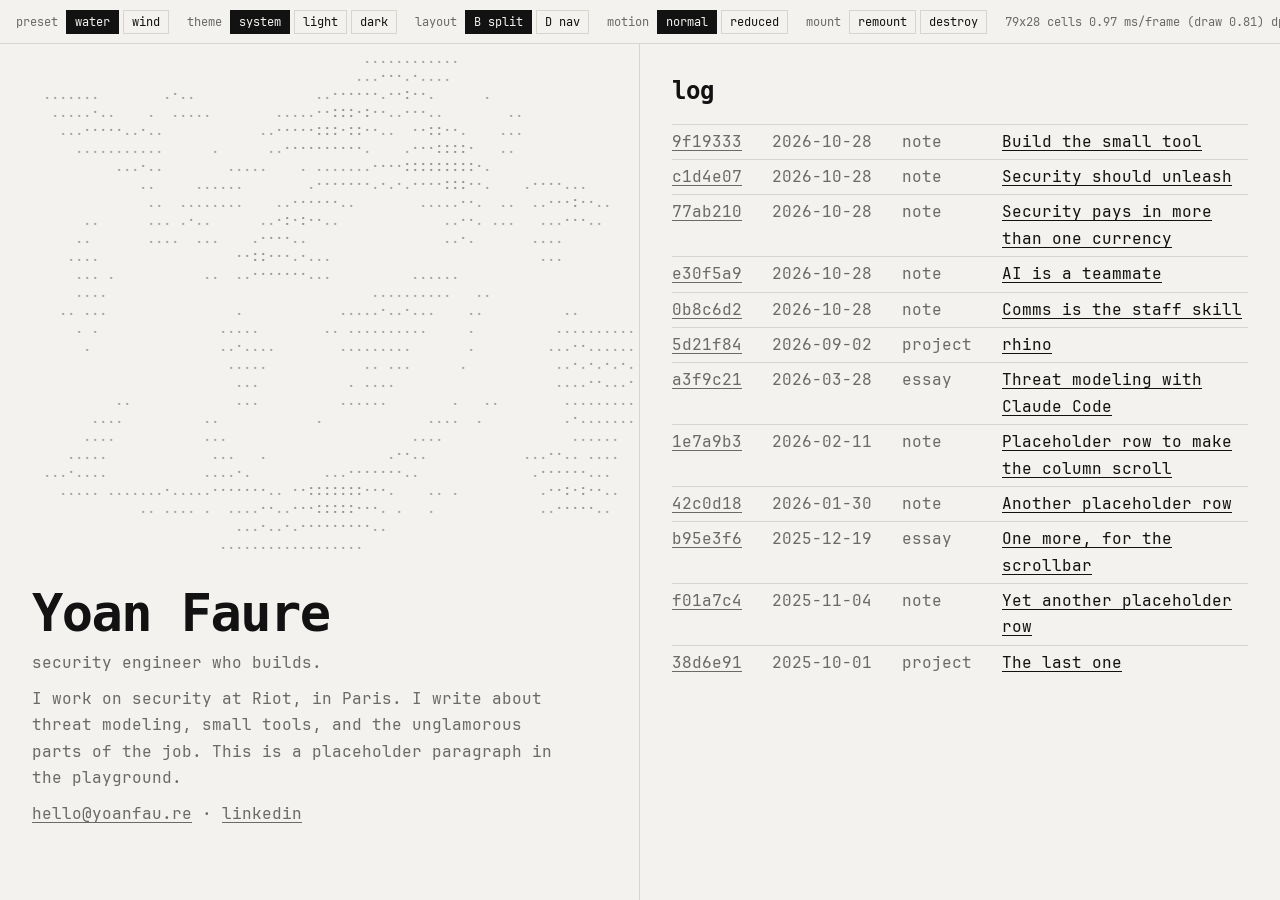
==== lab/field.html @ 39fa75c9 "feat: yoanfau.re v2 Hand-rolled Elixir static site: EEx templates, MDEx Markdown, git-log feed with " ====
<!doctype html>
<!--
  Playground for assets/js/field.js. Never built or deployed.
  Serve the repo root (ES modules do not load from file://):
      python3 -m http.server 8765
  then open http://localhost:8765/lab/field.html
  Query params: ?field=water|wind  ?home=b|d  ?theme=light|dark|system  ?reduced=1
-->
<html lang="en" data-home="b" data-field="water">
<head>
<meta charset="utf-8">
<meta name="viewport" content="width=device-width, initial-scale=1">
<title>field playground</title>
<style>
  @font-face { font-family: "JetBrains Mono"; font-weight: 400; font-style: normal; font-display: swap;
    src: url("../assets/fonts/JetBrainsMono-Regular.woff2") format("woff2"); }
  @font-face { font-family: "JetBrains Mono"; font-weight: 700; font-style: normal; font-display: swap;
    src: url("../assets/fonts/JetBrainsMono-Bold.woff2") format("woff2"); }
  @font-face { font-family: "JetBrains Mono"; font-weight: 800; font-style: normal; font-display: swap;
    src: url("../assets/fonts/JetBrainsMono-ExtraBold.woff2") format("woff2"); }

  :root { --bg: #f3f2ee; --fg: #121212; --muted: #6a6a66; --rule: #d6d5cf; --bar: 44px; color-scheme: light; }
  @media (prefers-color-scheme: dark) {
    :root:not([data-theme="light"]) { --bg: #0f0f0e; --fg: #e8e7e1; --muted: #8b8a85; --rule: #2b2b29; color-scheme: dark; }
  }
  :root[data-theme="dark"] { --bg: #0f0f0e; --fg: #e8e7e1; --muted: #8b8a85; --rule: #2b2b29; color-scheme: dark; }
  :root[data-theme="light"] { --bg: #f3f2ee; --fg: #121212; --muted: #6a6a66; --rule: #d6d5cf; color-scheme: light; }

  * { box-sizing: border-box; }
  body { margin: 0; background: var(--bg); color: var(--fg);
    font: 15px/1.65 "JetBrains Mono", ui-monospace, SFMono-Regular, Menlo, monospace; }
  a { color: inherit; text-decoration: underline; text-underline-offset: 0.2em; text-decoration-thickness: 1px; }
  a:hover, a:focus-visible { background: var(--fg); color: var(--bg); }
  a:focus-visible, button:focus-visible { outline: 2px solid var(--fg); outline-offset: 2px; }
  ::selection { background: var(--fg); color: var(--bg); }

  /* playground controls */
  .bar { position: sticky; top: 0; z-index: 10; height: var(--bar); display: flex; align-items: center; gap: 18px;
    padding: 0 16px; background: var(--bg); border-bottom: 1px solid var(--rule); font-size: 12px; line-height: 1;
    overflow-x: auto; white-space: nowrap; }
  .group { display: flex; align-items: center; gap: 4px; }
  .group > span { color: var(--muted); margin-right: 4px; }
  .bar button { font: inherit; color: var(--fg); background: none; border: 1px solid var(--rule); padding: 5px 8px; cursor: pointer; }
  .bar button[aria-pressed="true"] { background: var(--fg); color: var(--bg); border-color: var(--fg); }
  .readout { margin-left: auto; color: var(--muted); font-variant-numeric: tabular-nums; }

  /* field */
  .field { position: relative; font-size: 14px; line-height: 1; color: var(--fg); overflow: hidden; }
  .field-canvas { position: absolute; inset: 0; display: block; }
  .field-nav { display: none; }
  .intro h1 { margin: 0; font-weight: 800; font-size: clamp(1.9rem, 1.2rem + 3vw, 3.25rem); letter-spacing: -0.03em; line-height: 1.05; }
  .intro p { margin: 0.6rem 0 0; color: var(--muted); max-width: 52ch; }

  /* variant B: split */
  .page { display: block; }
  .hero { display: flex; flex-direction: column; height: calc(100vh - var(--bar)); }
  .hero .field { flex: 0 0 45%; }
  .hero .intro { flex: 1; padding: 24px 16px; }
  .log-section { padding: 24px 16px 96px; }
  .log-section h2 { margin: 0 0 12px; font-weight: 800; letter-spacing: -0.02em; }
  .log { list-style: none; margin: 0; padding: 0; }
  .log li { display: grid; grid-template-columns: 8ch 11ch 8ch 1fr; gap: 0 2ch; padding: 4px 0; border-top: 1px solid var(--rule); }
  .log li > :nth-child(1), .log li > :nth-child(2), .log li > :nth-child(3) { color: var(--muted); }
  @media (min-width: 960px) {
    html[data-home="b"] .page { display: grid; grid-template-columns: 1fr 1fr; }
    html[data-home="b"] .hero { position: sticky; top: var(--bar); border-right: 1px solid var(--rule); }
    html[data-home="b"] .hero .field { flex-basis: 60%; }
    html[data-home="b"] .intro { padding: 28px 32px; }
    html[data-home="b"] .log-section { padding: 28px 32px 96px; }
    body { font-size: 16px; }
  }

  /* variant D: the field is the nav */
  html[data-home="d"] .hero { position: relative; display: block; }
  html[data-home="d"] .hero .field { position: absolute; inset: 0; }
  html[data-home="d"] .field-nav { display: block; position: absolute; inset: 0; pointer-events: none; }
  html[data-home="d"] .intro { position: absolute; inset: 0; display: grid; place-content: center; text-align: center; padding: 0; pointer-events: none; }
  html[data-home="d"] .intro p { margin-inline: auto; }
  html[data-home="d"] .intro .more { display: none; }
  html[data-home="d"] .hero-title { padding: 10px 18px; }
  .hotspot { position: absolute; pointer-events: auto; font-weight: 800; font-size: clamp(18px, 1.2rem + 0.8vw, 30px);
    letter-spacing: -0.02em; line-height: 1.2; padding: 0 0.25em; text-decoration: none; }
  .hotspot--essays { left: 12%; top: 24%; }
  .hotspot--notes { left: 58%; top: 16%; }
  .hotspot--projects { left: 68%; top: 56%; }
  .hotspot--uses { left: 18%; top: 66%; }
  .hotspot--cv { left: 44%; top: 82%; }
  @media (max-width: 700px) {
    html[data-home="d"] .field-nav { display: flex; flex-direction: column; align-items: center; justify-content: flex-end; gap: 6px; padding-bottom: 12vh; }
    html[data-home="d"] .hotspot { position: static; }
  }
</style>
<script>
  /* Lets the playground fake prefers-reduced-motion. Runs before field.js loads. */
  (function () {
    var real = window.matchMedia.bind(window);
    var fake = new EventTarget();
    fake.media = '(prefers-reduced-motion: reduce)';
    fake.matches = real('(prefers-reduced-motion: reduce)').matches;
    fake.addListener = function (f) { fake.addEventListener('change', f); };
    fake.removeListener = function (f) { fake.removeEventListener('change', f); };
    window.matchMedia = function (q) { return /prefers-reduced-motion:\s*reduce/.test(q) ? fake : real(q); };
    window.__setReducedMotion = function (on) { fake.matches = !!on; fake.dispatchEvent(new Event('change')); };
    window.__reducedMotion = function () { return fake.matches; };
  })();
</script>
</head>
<body>
  <div class="bar" role="toolbar" aria-label="Playground controls">
    <div class="group" data-group="field"><span>preset</span>
      <button type="button" data-set="field" data-value="water">water</button>
      <button type="button" data-set="field" data-value="wind">wind</button></div>
    <div class="group" data-group="theme"><span>theme</span>
      <button type="button" data-set="theme" data-value="system">system</button>
      <button type="button" data-set="theme" data-value="light">light</button>
      <button type="button" data-set="theme" data-value="dark">dark</button></div>
    <div class="group" data-group="home"><span>layout</span>
      <button type="button" data-set="home" data-value="b">B split</button>
      <button type="button" data-set="home" data-value="d">D nav</button></div>
    <div class="group" data-group="motion"><span>motion</span>
      <button type="button" data-set="motion" data-value="normal">normal</button>
      <button type="button" data-set="motion" data-value="reduced">reduced</button></div>
    <div class="group" data-group="mount"><span>mount</span>
      <button type="button" data-act="remount">remount</button>
      <button type="button" data-act="destroy">destroy</button></div>
    <div class="readout" id="readout" aria-live="off"></div>
  </div>

  <main class="page">
    <section class="hero">
      <div class="field" data-field-root>
        <canvas class="field-canvas" aria-hidden="true"></canvas>
        <nav class="field-nav" aria-label="Sections">
          <a class="hotspot hotspot--essays" href="#essays" data-hotspot>essays</a>
          <a class="hotspot hotspot--notes" href="#notes" data-hotspot>notes</a>
          <a class="hotspot hotspot--projects" href="#projects" data-hotspot>projects</a>
          <a class="hotspot hotspot--uses" href="#uses" data-hotspot>uses</a>
          <a class="hotspot hotspot--cv" href="#cv" data-hotspot>cv</a>
        </nav>
      </div>
      <div class="intro">
        <div class="hero-title" data-field-clear>
          <h1>Yoan Faure</h1>
          <p>security engineer who builds.</p>
        </div>
        <div class="more">
          <p>I work on security at Riot, in Paris. I write about threat modeling, small tools,
          and the unglamorous parts of the job. This is a placeholder paragraph in the playground.</p>
          <p><a href="#hello">hello@yoanfau.re</a> &middot; <a href="#linkedin">linkedin</a></p>
        </div>
      </div>
    </section>

    <section class="log-section" aria-labelledby="log-h">
      <h2 id="log-h">log</h2>
      <ol class="log">
        <li><a href="#a">9f19333</a><time>2026-10-28</time><span>note</span><a href="#a">Build the small tool</a></li>
        <li><a href="#b">c1d4e07</a><time>2026-10-28</time><span>note</span><a href="#b">Security should unleash</a></li>
        <li><a href="#c">77ab210</a><time>2026-10-28</time><span>note</span><a href="#c">Security pays in more than one currency</a></li>
        <li><a href="#d">e30f5a9</a><time>2026-10-28</time><span>note</span><a href="#d">AI is a teammate</a></li>
        <li><a href="#e">0b8c6d2</a><time>2026-10-28</time><span>note</span><a href="#e">Comms is the staff skill</a></li>
        <li><a href="#f">5d21f84</a><time>2026-09-02</time><span>project</span><a href="#f">rhino</a></li>
        <li><a href="#g">a3f9c21</a><time>2026-03-28</time><span>essay</span><a href="#g">Threat modeling with Claude Code</a></li>
        <li><a href="#h">1e7a9b3</a><time>2026-02-11</time><span>note</span><a href="#h">Placeholder row to make the column scroll</a></li>
        <li><a href="#i">42c0d18</a><time>2026-01-30</time><span>note</span><a href="#i">Another placeholder row</a></li>
        <li><a href="#j">b95e3f6</a><time>2025-12-19</time><span>essay</span><a href="#j">One more, for the scrollbar</a></li>
        <li><a href="#k">f01a7c4</a><time>2025-11-04</time><span>note</span><a href="#k">Yet another placeholder row</a></li>
        <li><a href="#l">38d6e91</a><time>2025-10-01</time><span>project</span><a href="#l">The last one</a></li>
      </ol>
    </section>
  </main>

  <script type="module">
    import { mountField } from '../assets/js/field.js';

    const html = document.documentElement;
    const root = document.querySelector('[data-field-root]');
    const readout = document.getElementById('readout');
    const params = new URLSearchParams(location.search);
    let api = null;

    // initial state from the URL
    if (params.get('field') === 'wind') html.dataset.field = 'wind';
    if (params.get('home') === 'd') html.dataset.home = 'd';
    if (params.get('theme') === 'light' || params.get('theme') === 'dark') html.dataset.theme = params.get('theme');
    if (params.get('reduced') === '1') window.__setReducedMotion(true);

    function state() {
      return {
        field: html.dataset.field || 'water',
        theme: html.dataset.theme || 'system',
        home: html.dataset.home || 'b',
        motion: window.__reducedMotion() ? 'reduced' : 'normal',
      };
    }
    function syncButtons() {
      const s = state();
      document.querySelectorAll('button[data-set]').forEach((b) => {
        b.setAttribute('aria-pressed', String(s[b.dataset.set] === b.dataset.value));
      });
      const p = new URLSearchParams();
      p.set('field', s.field); p.set('home', s.home);
      if (s.theme !== 'system') p.set('theme', s.theme);
      if (s.motion === 'reduced') p.set('reduced', '1');
      history.replaceState(null, '', '?' + p.toString());
    }

    document.querySelector('.bar').addEventListener('click', (e) => {
      const b = e.target.closest('button');
      if (!b) return;
      if (b.dataset.act === 'remount') { if (api) api.destroy(); api = mountField(root); }
      else if (b.dataset.act === 'destroy') { if (api) api.destroy(); api = null; }
      else if (b.dataset.set === 'theme') {
        if (b.dataset.value === 'system') html.removeAttribute('data-theme');
        else html.dataset.theme = b.dataset.value;
      } else if (b.dataset.set === 'motion') window.__setReducedMotion(b.dataset.value === 'reduced');
      else if (b.dataset.set) html.dataset[b.dataset.set] = b.dataset.value;
      syncButtons();
    });

    // links are placeholders
    document.addEventListener('click', (e) => { const a = e.target.closest('a[href^="#"]'); if (a) e.preventDefault(); });

    // auto-mount already ran on import; mount again to get a handle for the readout
    api = mountField(root);
    syncButtons();

    setInterval(() => {
      if (!api) { readout.textContent = 'destroyed'; return; }
      const s = api.stats();
      readout.textContent = s.cols + 'x' + s.rows + ' cells  ' + s.ms.toFixed(2) + ' ms/frame (draw ' + s.drawMs.toFixed(2) + ')  dpr ' + s.dpr +
        '  ' + (s.reduced ? 'static' : s.running ? 'running' : 'paused') + '  hotspots ' + s.hotspots;
    }, 400);
  </script>
</body>
</html>
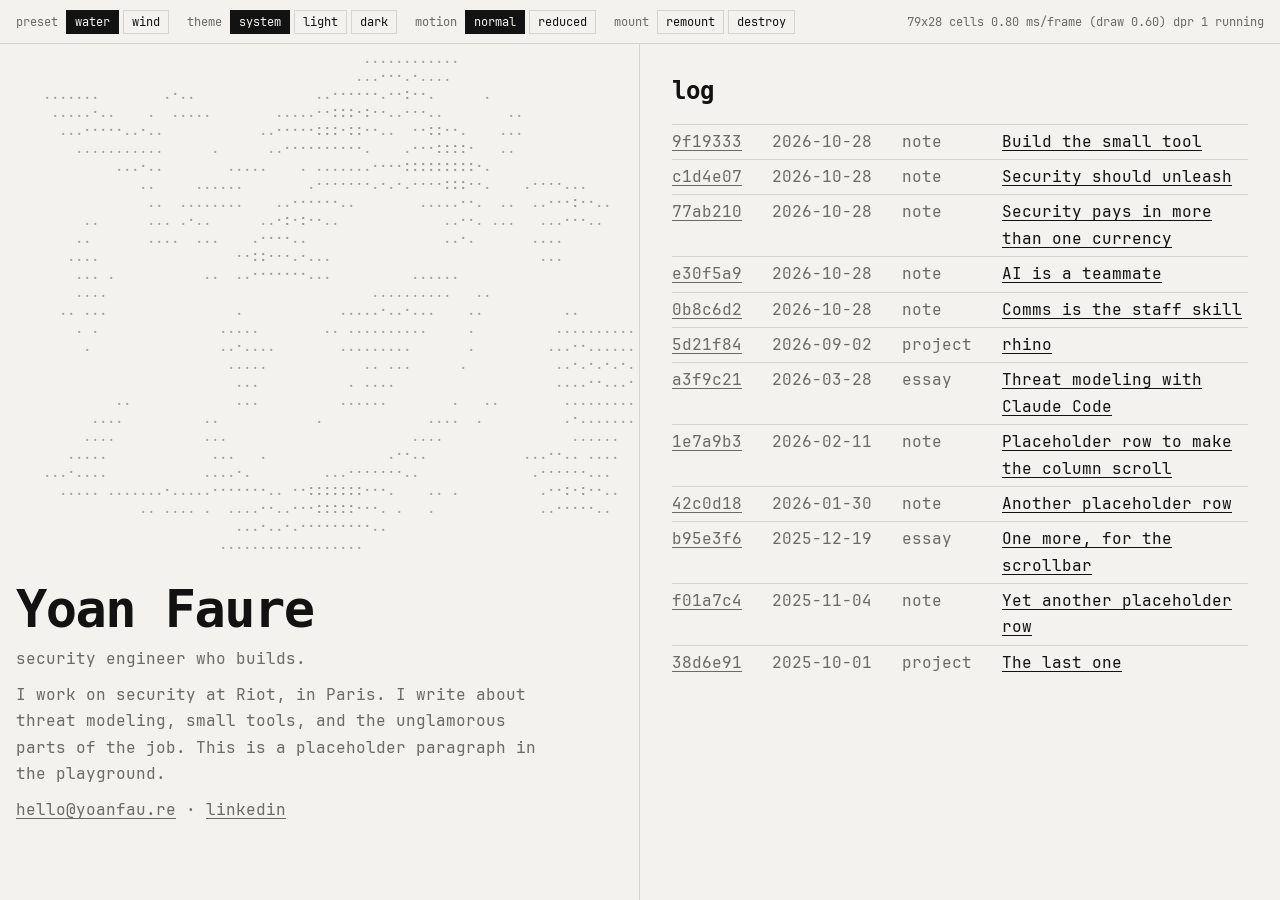
==== commit 1d6b6c9c: "refactor(home): keep the split layout, drop the field-as-nav variant Removes home variant D: its CSS" ====
--- a/lab/field.html
+++ b/lab/field.html
@@ -4,9 +4,9 @@
   Serve the repo root (ES modules do not load from file://):
       python3 -m http.server 8765
   then open http://localhost:8765/lab/field.html
-  Query params: ?field=water|wind  ?home=b|d  ?theme=light|dark|system  ?reduced=1
+  Query params: ?field=water|wind  ?theme=light|dark|system  ?reduced=1
 -->
-<html lang="en" data-home="b" data-field="water">
+<html lang="en" data-field="water">
 <head>
 <meta charset="utf-8">
 <meta name="viewport" content="width=device-width, initial-scale=1">
@@ -47,11 +47,10 @@
   /* field */
   .field { position: relative; font-size: 14px; line-height: 1; color: var(--fg); overflow: hidden; }
   .field-canvas { position: absolute; inset: 0; display: block; }
-  .field-nav { display: none; }
   .intro h1 { margin: 0; font-weight: 800; font-size: clamp(1.9rem, 1.2rem + 3vw, 3.25rem); letter-spacing: -0.03em; line-height: 1.05; }
   .intro p { margin: 0.6rem 0 0; color: var(--muted); max-width: 52ch; }
 
-  /* variant B: split */
+  /* home layout: field beside the intro on wide screens, stacked on narrow ones */
   .page { display: block; }
   .hero { display: flex; flex-direction: column; height: calc(100vh - var(--bar)); }
   .hero .field { flex: 0 0 45%; }
@@ -62,32 +61,12 @@
   .log li { display: grid; grid-template-columns: 8ch 11ch 8ch 1fr; gap: 0 2ch; padding: 4px 0; border-top: 1px solid var(--rule); }
   .log li > :nth-child(1), .log li > :nth-child(2), .log li > :nth-child(3) { color: var(--muted); }
   @media (min-width: 960px) {
-    html[data-home="b"] .page { display: grid; grid-template-columns: 1fr 1fr; }
-    html[data-home="b"] .hero { position: sticky; top: var(--bar); border-right: 1px solid var(--rule); }
-    html[data-home="b"] .hero .field { flex-basis: 60%; }
-    html[data-home="b"] .intro { padding: 28px 32px; }
-    html[data-home="b"] .log-section { padding: 28px 32px 96px; }
+    .page { display: grid; grid-template-columns: 1fr 1fr; }
+    .hero { position: sticky; top: var(--bar); border-right: 1px solid var(--rule); }
+    .hero .field { flex-basis: 60%; }
+    .intro { padding: 28px 32px; }
+    .log-section { padding: 28px 32px 96px; }
     body { font-size: 16px; }
-  }
-
-  /* variant D: the field is the nav */
-  html[data-home="d"] .hero { position: relative; display: block; }
-  html[data-home="d"] .hero .field { position: absolute; inset: 0; }
-  html[data-home="d"] .field-nav { display: block; position: absolute; inset: 0; pointer-events: none; }
-  html[data-home="d"] .intro { position: absolute; inset: 0; display: grid; place-content: center; text-align: center; padding: 0; pointer-events: none; }
-  html[data-home="d"] .intro p { margin-inline: auto; }
-  html[data-home="d"] .intro .more { display: none; }
-  html[data-home="d"] .hero-title { padding: 10px 18px; }
-  .hotspot { position: absolute; pointer-events: auto; font-weight: 800; font-size: clamp(18px, 1.2rem + 0.8vw, 30px);
-    letter-spacing: -0.02em; line-height: 1.2; padding: 0 0.25em; text-decoration: none; }
-  .hotspot--essays { left: 12%; top: 24%; }
-  .hotspot--notes { left: 58%; top: 16%; }
-  .hotspot--projects { left: 68%; top: 56%; }
-  .hotspot--uses { left: 18%; top: 66%; }
-  .hotspot--cv { left: 44%; top: 82%; }
-  @media (max-width: 700px) {
-    html[data-home="d"] .field-nav { display: flex; flex-direction: column; align-items: center; justify-content: flex-end; gap: 6px; padding-bottom: 12vh; }
-    html[data-home="d"] .hotspot { position: static; }
   }
 </style>
 <script>
@@ -114,9 +93,6 @@
       <button type="button" data-set="theme" data-value="system">system</button>
       <button type="button" data-set="theme" data-value="light">light</button>
       <button type="button" data-set="theme" data-value="dark">dark</button></div>
-    <div class="group" data-group="home"><span>layout</span>
-      <button type="button" data-set="home" data-value="b">B split</button>
-      <button type="button" data-set="home" data-value="d">D nav</button></div>
     <div class="group" data-group="motion"><span>motion</span>
       <button type="button" data-set="motion" data-value="normal">normal</button>
       <button type="button" data-set="motion" data-value="reduced">reduced</button></div>
@@ -130,19 +106,10 @@
     <section class="hero">
       <div class="field" data-field-root>
         <canvas class="field-canvas" aria-hidden="true"></canvas>
-        <nav class="field-nav" aria-label="Sections">
-          <a class="hotspot hotspot--essays" href="#essays" data-hotspot>essays</a>
-          <a class="hotspot hotspot--notes" href="#notes" data-hotspot>notes</a>
-          <a class="hotspot hotspot--projects" href="#projects" data-hotspot>projects</a>
-          <a class="hotspot hotspot--uses" href="#uses" data-hotspot>uses</a>
-          <a class="hotspot hotspot--cv" href="#cv" data-hotspot>cv</a>
-        </nav>
       </div>
       <div class="intro">
-        <div class="hero-title" data-field-clear>
-          <h1>Yoan Faure</h1>
-          <p>security engineer who builds.</p>
-        </div>
+        <h1>Yoan Faure</h1>
+        <p>security engineer who builds.</p>
         <div class="more">
           <p>I work on security at Riot, in Paris. I write about threat modeling, small tools,
           and the unglamorous parts of the job. This is a placeholder paragraph in the playground.</p>
@@ -181,7 +148,6 @@
 
     // initial state from the URL
     if (params.get('field') === 'wind') html.dataset.field = 'wind';
-    if (params.get('home') === 'd') html.dataset.home = 'd';
     if (params.get('theme') === 'light' || params.get('theme') === 'dark') html.dataset.theme = params.get('theme');
     if (params.get('reduced') === '1') window.__setReducedMotion(true);
 
@@ -189,7 +155,6 @@
       return {
         field: html.dataset.field || 'water',
         theme: html.dataset.theme || 'system',
-        home: html.dataset.home || 'b',
         motion: window.__reducedMotion() ? 'reduced' : 'normal',
       };
     }
@@ -199,7 +164,7 @@
         b.setAttribute('aria-pressed', String(s[b.dataset.set] === b.dataset.value));
       });
       const p = new URLSearchParams();
-      p.set('field', s.field); p.set('home', s.home);
+      p.set('field', s.field);
       if (s.theme !== 'system') p.set('theme', s.theme);
       if (s.motion === 'reduced') p.set('reduced', '1');
       history.replaceState(null, '', '?' + p.toString());
@@ -229,7 +194,7 @@
       if (!api) { readout.textContent = 'destroyed'; return; }
       const s = api.stats();
       readout.textContent = s.cols + 'x' + s.rows + ' cells  ' + s.ms.toFixed(2) + ' ms/frame (draw ' + s.drawMs.toFixed(2) + ')  dpr ' + s.dpr +
-        '  ' + (s.reduced ? 'static' : s.running ? 'running' : 'paused') + '  hotspots ' + s.hotspots;
+        '  ' + (s.reduced ? 'static' : s.running ? 'running' : 'paused');
     }, 400);
   </script>
 </body>
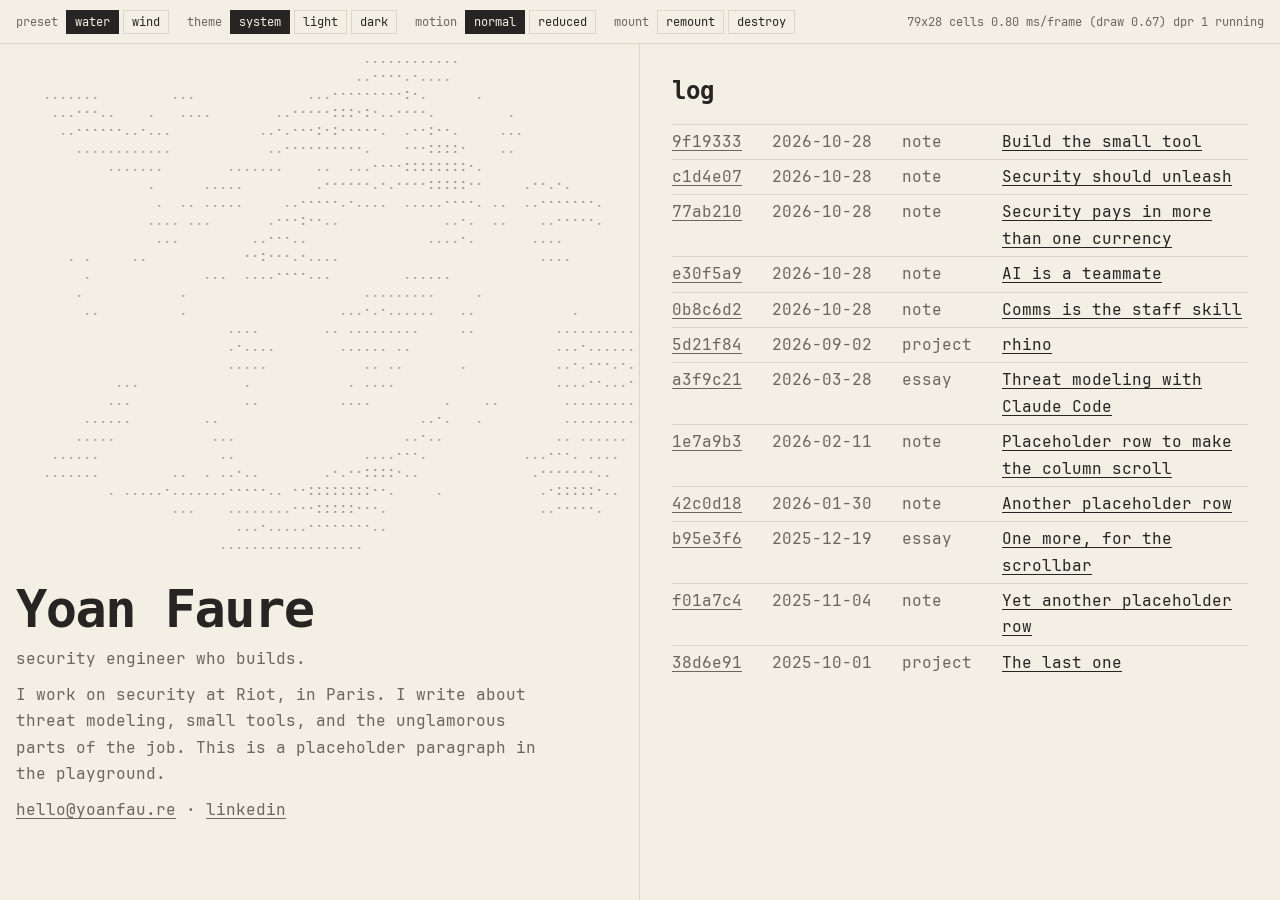
==== commit aa460966: "style: warm the palette to light beige and dark gray Light: #f4efe4 paper, #262523 ink. Dark: #1e1d1" ====
--- a/lab/field.html
+++ b/lab/field.html
@@ -19,12 +19,12 @@
   @font-face { font-family: "JetBrains Mono"; font-weight: 800; font-style: normal; font-display: swap;
     src: url("../assets/fonts/JetBrainsMono-ExtraBold.woff2") format("woff2"); }
 
-  :root { --bg: #f3f2ee; --fg: #121212; --muted: #6a6a66; --rule: #d6d5cf; --bar: 44px; color-scheme: light; }
+  :root { --bg: #f4efe4; --fg: #262523; --muted: #6b675f; --rule: #ddd6c8; --bar: 44px; color-scheme: light; }
   @media (prefers-color-scheme: dark) {
-    :root:not([data-theme="light"]) { --bg: #0f0f0e; --fg: #e8e7e1; --muted: #8b8a85; --rule: #2b2b29; color-scheme: dark; }
+    :root:not([data-theme="light"]) { --bg: #1e1d1b; --fg: #ece6d9; --muted: #9a958b; --rule: #34322f; color-scheme: dark; }
   }
-  :root[data-theme="dark"] { --bg: #0f0f0e; --fg: #e8e7e1; --muted: #8b8a85; --rule: #2b2b29; color-scheme: dark; }
-  :root[data-theme="light"] { --bg: #f3f2ee; --fg: #121212; --muted: #6a6a66; --rule: #d6d5cf; color-scheme: light; }
+  :root[data-theme="dark"] { --bg: #1e1d1b; --fg: #ece6d9; --muted: #9a958b; --rule: #34322f; color-scheme: dark; }
+  :root[data-theme="light"] { --bg: #f4efe4; --fg: #262523; --muted: #6b675f; --rule: #ddd6c8; color-scheme: light; }
 
   * { box-sizing: border-box; }
   body { margin: 0; background: var(--bg); color: var(--fg);
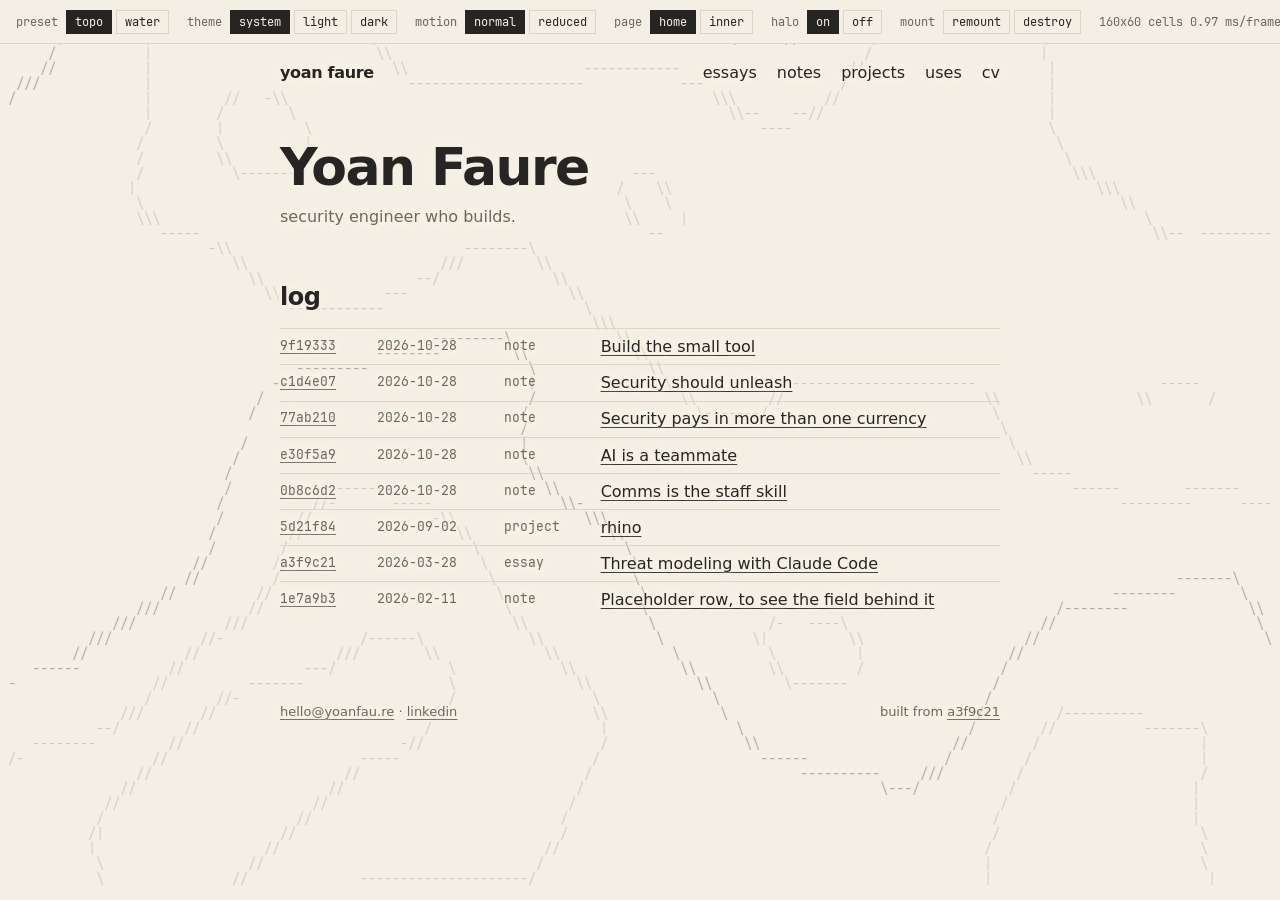
==== commit 780cc011: "feat(field): topo contours and calm water as a quiet backdrop Drops the wind preset. topo (default) " ====
--- a/lab/field.html
+++ b/lab/field.html
@@ -4,22 +4,26 @@
   Serve the repo root (ES modules do not load from file://):
       python3 -m http.server 8765
   then open http://localhost:8765/lab/field.html
-  Query params: ?field=water|wind  ?theme=light|dark|system  ?reduced=1
+  The field is a fixed, full-viewport backdrop behind a fake site: a header, a
+  home-style log, and an "inner page" mode with an opaque 72ch column, so the
+  field only shows in the margins.
+  Query params: ?field=topo|water  ?theme=light|dark  ?reduced=1  ?page=home|inner  ?halo=0
 -->
-<html lang="en" data-field="water">
+<html lang="en" data-field="topo">
 <head>
 <meta charset="utf-8">
 <meta name="viewport" content="width=device-width, initial-scale=1">
 <title>field playground</title>
 <style>
+  /* the site's fonts: Inter for text, JetBrains Mono for the field and for mono bits */
+  @font-face { font-family: "Inter"; font-weight: 100 900; font-style: normal; font-display: swap;
+    src: url("../assets/fonts/InterVariable.woff2") format("woff2"); }
   @font-face { font-family: "JetBrains Mono"; font-weight: 400; font-style: normal; font-display: swap;
     src: url("../assets/fonts/JetBrainsMono-Regular.woff2") format("woff2"); }
-  @font-face { font-family: "JetBrains Mono"; font-weight: 700; font-style: normal; font-display: swap;
-    src: url("../assets/fonts/JetBrainsMono-Bold.woff2") format("woff2"); }
-  @font-face { font-family: "JetBrains Mono"; font-weight: 800; font-style: normal; font-display: swap;
-    src: url("../assets/fonts/JetBrainsMono-ExtraBold.woff2") format("woff2"); }
-
-  :root { --bg: #f4efe4; --fg: #262523; --muted: #6b675f; --rule: #ddd6c8; --bar: 44px; color-scheme: light; }
+
+  :root { --bg: #f4efe4; --fg: #262523; --muted: #6b675f; --rule: #ddd6c8; --bar: 44px; color-scheme: light;
+    --font-sans: "Inter", system-ui, -apple-system, "Segoe UI", Roboto, sans-serif;
+    --font-mono: "JetBrains Mono", ui-monospace, "SF Mono", Menlo, monospace; }
   @media (prefers-color-scheme: dark) {
     :root:not([data-theme="light"]) { --bg: #1e1d1b; --fg: #ece6d9; --muted: #9a958b; --rule: #34322f; color-scheme: dark; }
   }
@@ -27,16 +31,22 @@
   :root[data-theme="light"] { --bg: #f4efe4; --fg: #262523; --muted: #6b675f; --rule: #ddd6c8; color-scheme: light; }
 
   * { box-sizing: border-box; }
-  body { margin: 0; background: var(--bg); color: var(--fg);
-    font: 15px/1.65 "JetBrains Mono", ui-monospace, SFMono-Regular, Menlo, monospace; }
+  body { margin: 0; padding-top: var(--bar); min-height: 100vh; display: flex; flex-direction: column;
+    background: var(--bg); color: var(--fg);
+    font: 16px/1.6 var(--font-sans); -webkit-font-smoothing: antialiased; }
   a { color: inherit; text-decoration: underline; text-underline-offset: 0.2em; text-decoration-thickness: 1px; }
   a:hover, a:focus-visible { background: var(--fg); color: var(--bg); }
   a:focus-visible, button:focus-visible { outline: 2px solid var(--fg); outline-offset: 2px; }
   ::selection { background: var(--fg); color: var(--bg); }
 
+  /* the backdrop: this is the whole contract with the real site's CSS */
+  .field { position: fixed; inset: 0; z-index: 0; pointer-events: none; overflow: hidden;
+    font-family: var(--font-mono); font-size: 14px; line-height: 1; color: var(--fg); }
+  .field-canvas { position: absolute; inset: 0; display: block; }
+
   /* playground controls */
-  .bar { position: sticky; top: 0; z-index: 10; height: var(--bar); display: flex; align-items: center; gap: 18px;
-    padding: 0 16px; background: var(--bg); border-bottom: 1px solid var(--rule); font-size: 12px; line-height: 1;
+  .bar { position: fixed; top: 0; left: 0; right: 0; z-index: 10; height: var(--bar); display: flex; align-items: center; gap: 18px;
+    padding: 0 16px; background: var(--bg); border-bottom: 1px solid var(--rule); font: 12px/1 var(--font-mono);
     overflow-x: auto; white-space: nowrap; }
   .group { display: flex; align-items: center; gap: 4px; }
   .group > span { color: var(--muted); margin-right: 4px; }
@@ -44,30 +54,45 @@
   .bar button[aria-pressed="true"] { background: var(--fg); color: var(--bg); border-color: var(--fg); }
   .readout { margin-left: auto; color: var(--muted); font-variant-numeric: tabular-nums; }
 
-  /* field */
-  .field { position: relative; font-size: 14px; line-height: 1; color: var(--fg); overflow: hidden; }
-  .field-canvas { position: absolute; inset: 0; display: block; }
-  .intro h1 { margin: 0; font-weight: 800; font-size: clamp(1.9rem, 1.2rem + 3vw, 3.25rem); letter-spacing: -0.03em; line-height: 1.05; }
-  .intro p { margin: 0.6rem 0 0; color: var(--muted); max-width: 52ch; }
-
-  /* home layout: field beside the intro on wide screens, stacked on narrow ones */
-  .page { display: block; }
-  .hero { display: flex; flex-direction: column; height: calc(100vh - var(--bar)); }
-  .hero .field { flex: 0 0 45%; }
-  .hero .intro { flex: 1; padding: 24px 16px; }
-  .log-section { padding: 24px 16px 96px; }
-  .log-section h2 { margin: 0 0 12px; font-weight: 800; letter-spacing: -0.02em; }
+  /* the fake site, above the field */
+  .shell { position: relative; z-index: 1; width: 100%; max-width: 48rem; margin-inline: auto; padding-inline: 1.5rem; }
+  body[data-page="inner"] .shell { max-width: 41rem; }
+  .site-header { display: flex; align-items: baseline; justify-content: space-between; gap: 1rem; height: 3.5rem; padding-top: 1rem; }
+  .brand { font-weight: 800; letter-spacing: -0.02em; text-decoration: none; white-space: nowrap; }
+  .site-nav { display: flex; gap: clamp(0.6rem, 2.5vw, 1.25rem); }
+  .site-nav a { text-decoration: none; }
+  .site-nav a[aria-current="page"] { text-decoration: underline; }
+  main { flex: 1 0 auto; padding-bottom: 4rem; }
+  .site-footer { display: flex; justify-content: space-between; gap: 1rem; padding-block: 1.25rem 2rem;
+    font-size: 0.8125rem; color: var(--muted); }
+
+  h1 { margin: 2.5rem 0 0; font-weight: 800; font-size: clamp(1.9rem, 1.2rem + 3vw, 3.25rem); letter-spacing: -0.03em; line-height: 1.05; }
+  .tagline { margin: 0.6rem 0 0; color: var(--muted); }
+  h2 { margin: 3rem 0 0.75rem; font-weight: 800; letter-spacing: -0.02em; }
+
   .log { list-style: none; margin: 0; padding: 0; }
-  .log li { display: grid; grid-template-columns: 8ch 11ch 8ch 1fr; gap: 0 2ch; padding: 4px 0; border-top: 1px solid var(--rule); }
-  .log li > :nth-child(1), .log li > :nth-child(2), .log li > :nth-child(3) { color: var(--muted); }
-  @media (min-width: 960px) {
-    .page { display: grid; grid-template-columns: 1fr 1fr; }
-    .hero { position: sticky; top: var(--bar); border-right: 1px solid var(--rule); }
-    .hero .field { flex-basis: 60%; }
-    .intro { padding: 28px 32px; }
-    .log-section { padding: 28px 32px 96px; }
-    body { font-size: 16px; }
+  .log li { display: grid; grid-template-columns: 7.5ch 10.5ch 7.5ch 1fr; gap: 0 2ch; padding: 0.3rem 0; border-top: 1px solid var(--rule); }
+  .log li > :nth-child(1), .log li > :nth-child(2), .log li > :nth-child(3) { color: var(--muted); font: 0.8125rem/1.9 var(--font-mono); }
+  @media (max-width: 600px) {
+    .log li { grid-template-columns: 7ch 1fr; }
+    .log li > :nth-child(3) { grid-column: 1; }
+    .log li > :nth-child(4) { grid-column: 2; }
   }
+
+  /* home: nothing under the text but the field, plus the soft halo the real CSS gives it */
+  body[data-page="home"] .shell { --paper: transparent; --edge: transparent; }
+  body[data-page="home"][data-halo="on"] main,
+  body[data-page="home"][data-halo="on"] .site-header,
+  body[data-page="home"][data-halo="on"] .site-footer {
+    text-shadow: 0 0 0.25em var(--bg), 0 0 0.5em var(--bg), 0 0 0.5em var(--bg); }
+  body[data-page="home"] .inner-only { display: none; }
+
+  /* inner page: an opaque column, so the field only shows in the margins */
+  body[data-page="inner"] .home-only { display: none; }
+  body[data-page="inner"] .shell { background: var(--bg); border-inline: 1px solid var(--rule); }
+  .prose h1 { margin-top: 2rem; }
+  .prose p { margin: 1rem 0 0; }
+  .meta { margin: 2rem 0 0; color: var(--muted); font-size: 0.875rem; }
 </style>
 <script>
   /* Lets the playground fake prefers-reduced-motion. Runs before field.js loads. */
@@ -84,78 +109,104 @@
   })();
 </script>
 </head>
-<body>
+<body data-page="home" data-halo="on">
+  <div class="field" data-field-root aria-hidden="true"><canvas class="field-canvas"></canvas></div>
+
   <div class="bar" role="toolbar" aria-label="Playground controls">
-    <div class="group" data-group="field"><span>preset</span>
-      <button type="button" data-set="field" data-value="water">water</button>
-      <button type="button" data-set="field" data-value="wind">wind</button></div>
-    <div class="group" data-group="theme"><span>theme</span>
+    <div class="group"><span>preset</span>
+      <button type="button" data-set="field" data-value="topo">topo</button>
+      <button type="button" data-set="field" data-value="water">water</button></div>
+    <div class="group"><span>theme</span>
       <button type="button" data-set="theme" data-value="system">system</button>
       <button type="button" data-set="theme" data-value="light">light</button>
       <button type="button" data-set="theme" data-value="dark">dark</button></div>
-    <div class="group" data-group="motion"><span>motion</span>
+    <div class="group"><span>motion</span>
       <button type="button" data-set="motion" data-value="normal">normal</button>
       <button type="button" data-set="motion" data-value="reduced">reduced</button></div>
-    <div class="group" data-group="mount"><span>mount</span>
+    <div class="group"><span>page</span>
+      <button type="button" data-set="page" data-value="home">home</button>
+      <button type="button" data-set="page" data-value="inner">inner</button></div>
+    <div class="group"><span>halo</span>
+      <button type="button" data-set="halo" data-value="on">on</button>
+      <button type="button" data-set="halo" data-value="off">off</button></div>
+    <div class="group"><span>mount</span>
       <button type="button" data-act="remount">remount</button>
       <button type="button" data-act="destroy">destroy</button></div>
     <div class="readout" id="readout" aria-live="off"></div>
   </div>
 
-  <main class="page">
-    <section class="hero">
-      <div class="field" data-field-root>
-        <canvas class="field-canvas" aria-hidden="true"></canvas>
-      </div>
-      <div class="intro">
+  <div class="shell">
+    <header class="site-header">
+      <a class="brand" href="#home">yoan faure</a>
+      <nav class="site-nav" aria-label="Primary">
+        <a href="#essays">essays</a><a href="#notes">notes</a><a href="#projects">projects</a><a href="#uses">uses</a><a href="#cv">cv</a>
+      </nav>
+    </header>
+
+    <main>
+      <section class="home-only">
         <h1>Yoan Faure</h1>
-        <p>security engineer who builds.</p>
-        <div class="more">
-          <p>I work on security at Riot, in Paris. I write about threat modeling, small tools,
-          and the unglamorous parts of the job. This is a placeholder paragraph in the playground.</p>
-          <p><a href="#hello">hello@yoanfau.re</a> &middot; <a href="#linkedin">linkedin</a></p>
-        </div>
-      </div>
-    </section>
-
-    <section class="log-section" aria-labelledby="log-h">
-      <h2 id="log-h">log</h2>
-      <ol class="log">
-        <li><a href="#a">9f19333</a><time>2026-10-28</time><span>note</span><a href="#a">Build the small tool</a></li>
-        <li><a href="#b">c1d4e07</a><time>2026-10-28</time><span>note</span><a href="#b">Security should unleash</a></li>
-        <li><a href="#c">77ab210</a><time>2026-10-28</time><span>note</span><a href="#c">Security pays in more than one currency</a></li>
-        <li><a href="#d">e30f5a9</a><time>2026-10-28</time><span>note</span><a href="#d">AI is a teammate</a></li>
-        <li><a href="#e">0b8c6d2</a><time>2026-10-28</time><span>note</span><a href="#e">Comms is the staff skill</a></li>
-        <li><a href="#f">5d21f84</a><time>2026-09-02</time><span>project</span><a href="#f">rhino</a></li>
-        <li><a href="#g">a3f9c21</a><time>2026-03-28</time><span>essay</span><a href="#g">Threat modeling with Claude Code</a></li>
-        <li><a href="#h">1e7a9b3</a><time>2026-02-11</time><span>note</span><a href="#h">Placeholder row to make the column scroll</a></li>
-        <li><a href="#i">42c0d18</a><time>2026-01-30</time><span>note</span><a href="#i">Another placeholder row</a></li>
-        <li><a href="#j">b95e3f6</a><time>2025-12-19</time><span>essay</span><a href="#j">One more, for the scrollbar</a></li>
-        <li><a href="#k">f01a7c4</a><time>2025-11-04</time><span>note</span><a href="#k">Yet another placeholder row</a></li>
-        <li><a href="#l">38d6e91</a><time>2025-10-01</time><span>project</span><a href="#l">The last one</a></li>
-      </ol>
-    </section>
-  </main>
+        <p class="tagline">security engineer who builds.</p>
+
+        <h2 id="log-h">log</h2>
+        <ol class="log" aria-labelledby="log-h">
+          <li><a href="#a">9f19333</a><time>2026-10-28</time><span>note</span><a href="#a">Build the small tool</a></li>
+          <li><a href="#b">c1d4e07</a><time>2026-10-28</time><span>note</span><a href="#b">Security should unleash</a></li>
+          <li><a href="#c">77ab210</a><time>2026-10-28</time><span>note</span><a href="#c">Security pays in more than one currency</a></li>
+          <li><a href="#d">e30f5a9</a><time>2026-10-28</time><span>note</span><a href="#d">AI is a teammate</a></li>
+          <li><a href="#e">0b8c6d2</a><time>2026-10-28</time><span>note</span><a href="#e">Comms is the staff skill</a></li>
+          <li><a href="#f">5d21f84</a><time>2026-09-02</time><span>project</span><a href="#f">rhino</a></li>
+          <li><a href="#g">a3f9c21</a><time>2026-03-28</time><span>essay</span><a href="#g">Threat modeling with Claude Code</a></li>
+          <li><a href="#h">1e7a9b3</a><time>2026-02-11</time><span>note</span><a href="#h">Placeholder row, to see the field behind it</a></li>
+        </ol>
+      </section>
+
+      <article class="inner-only prose">
+        <p class="meta">essay &middot; 2026-03-28 &middot; <a href="#g">a3f9c21</a></p>
+        <h1>Threat modeling with Claude Code</h1>
+        <p>This is an inner page. The column is opaque, so the field only shows in the side margins. Text never sits on it.
+        Narrow the window below about 760px and the margins disappear, which is also how it behaves on a phone.</p>
+        <p>I work on security at Riot, in Paris. I write about threat modeling, small tools, and the unglamorous parts of
+        the job. This paragraph is a placeholder so there is something to read next to the map: a few lines of body text,
+        set in the same monospace as everything else on the site.</p>
+        <p>Move the pointer over the margins. On the topo preset a wide, gentle hill rises under it and the contour lines
+        flow around it; on water it leaves slow rings. Leave the window and everything settles again.</p>
+        <p>Move the pointer over this column and nothing should happen under the text: the field is behind it, and the
+        column hides it entirely. The pointer still raises the hill, which is visible again as soon as it reaches a margin.</p>
+        <p><a href="#back">&larr; essays</a></p>
+      </article>
+    </main>
+
+    <footer class="site-footer">
+      <span><a href="#hello">hello@yoanfau.re</a> &middot; <a href="#linkedin">linkedin</a></span>
+      <span>built from <a href="#a3f9c21">a3f9c21</a></span>
+    </footer>
+  </div>
 
   <script type="module">
     import { mountField } from '../assets/js/field.js';
 
     const html = document.documentElement;
+    const body = document.body;
     const root = document.querySelector('[data-field-root]');
     const readout = document.getElementById('readout');
     const params = new URLSearchParams(location.search);
     let api = null;
 
     // initial state from the URL
-    if (params.get('field') === 'wind') html.dataset.field = 'wind';
+    if (params.get('field') === 'topo' || params.get('field') === 'water') html.dataset.field = params.get('field');
     if (params.get('theme') === 'light' || params.get('theme') === 'dark') html.dataset.theme = params.get('theme');
+    if (params.get('page') === 'inner') body.dataset.page = 'inner';
+    if (params.get('halo') === '0') body.dataset.halo = 'off';
     if (params.get('reduced') === '1') window.__setReducedMotion(true);
 
     function state() {
       return {
-        field: html.dataset.field || 'water',
+        field: html.dataset.field || 'topo',
         theme: html.dataset.theme || 'system',
         motion: window.__reducedMotion() ? 'reduced' : 'normal',
+        page: body.dataset.page,
+        halo: body.dataset.halo,
       };
     }
     function syncButtons() {
@@ -167,6 +218,8 @@
       p.set('field', s.field);
       if (s.theme !== 'system') p.set('theme', s.theme);
       if (s.motion === 'reduced') p.set('reduced', '1');
+      if (s.page !== 'home') p.set('page', s.page);
+      if (s.halo === 'off') p.set('halo', '0');
       history.replaceState(null, '', '?' + p.toString());
     }
 
@@ -179,6 +232,7 @@
         if (b.dataset.value === 'system') html.removeAttribute('data-theme');
         else html.dataset.theme = b.dataset.value;
       } else if (b.dataset.set === 'motion') window.__setReducedMotion(b.dataset.value === 'reduced');
+      else if (b.dataset.set === 'page' || b.dataset.set === 'halo') body.dataset[b.dataset.set] = b.dataset.value;
       else if (b.dataset.set) html.dataset[b.dataset.set] = b.dataset.value;
       syncButtons();
     });
@@ -190,11 +244,14 @@
     api = mountField(root);
     syncButtons();
 
+    // handy from the console: __field.stats()
+    window.__field = { stats: () => (api ? api.stats() : null) };
+
     setInterval(() => {
       if (!api) { readout.textContent = 'destroyed'; return; }
       const s = api.stats();
-      readout.textContent = s.cols + 'x' + s.rows + ' cells  ' + s.ms.toFixed(2) + ' ms/frame (draw ' + s.drawMs.toFixed(2) + ')  dpr ' + s.dpr +
-        '  ' + (s.reduced ? 'static' : s.running ? 'running' : 'paused');
+      readout.textContent = s.cols + 'x' + s.rows + ' cells  ' + s.ms.toFixed(2) + ' ms/frame (draw ' + s.drawMs.toFixed(2) + ')  ' +
+        (s.lit * 100).toFixed(1) + '% lit  ' + s.fps + ' fps  dpr ' + s.dpr + '  ' + (s.reduced ? 'static' : s.running ? 'running' : 'paused');
     }, 400);
   </script>
 </body>
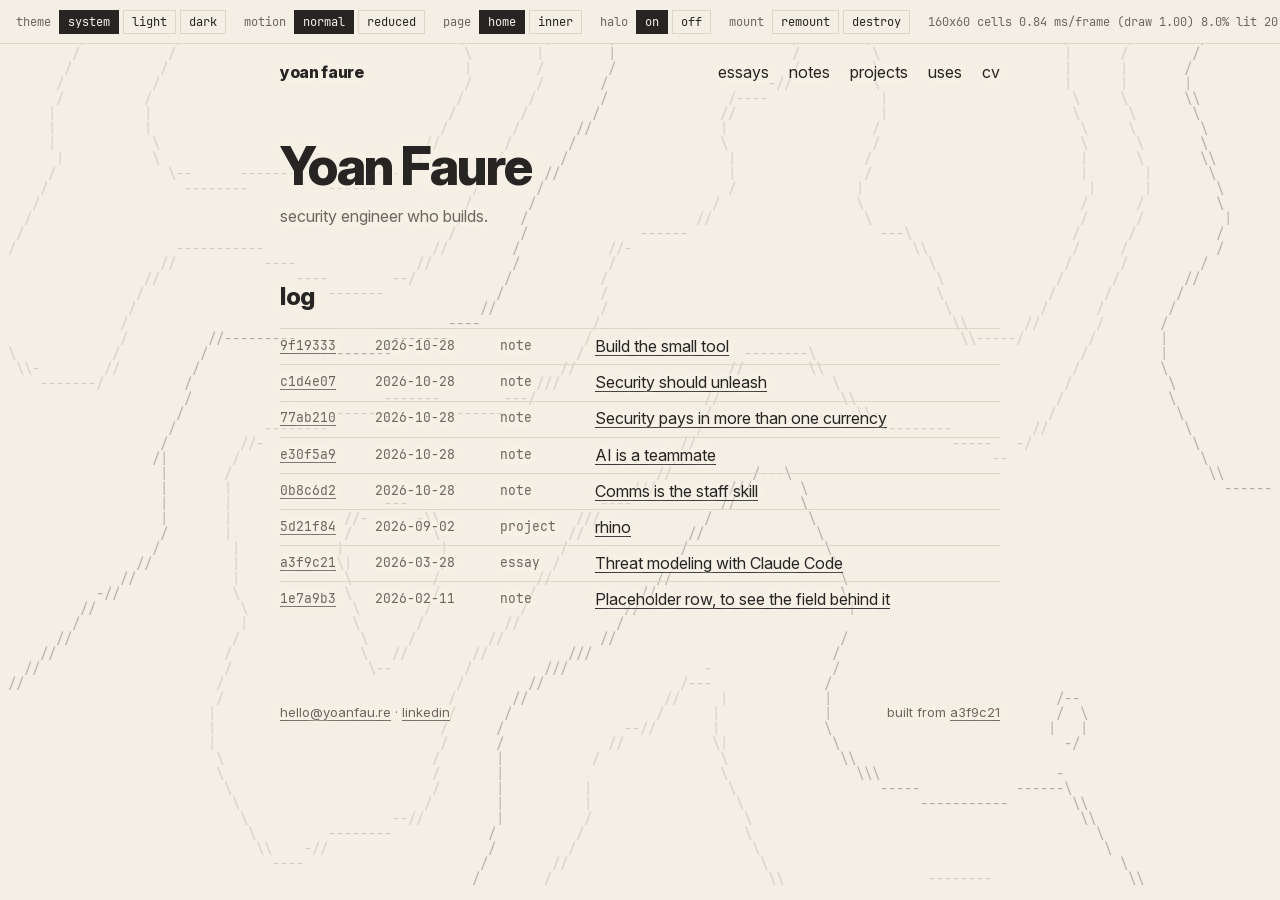
==== commit 705ef5a7: "refactor(field): keep topo, drop water and the preset switch field.js draws topographic contours onl" ====
--- a/lab/field.html
+++ b/lab/field.html
@@ -7,9 +7,9 @@
   The field is a fixed, full-viewport backdrop behind a fake site: a header, a
   home-style log, and an "inner page" mode with an opaque 72ch column, so the
   field only shows in the margins.
-  Query params: ?field=topo|water  ?theme=light|dark  ?reduced=1  ?page=home|inner  ?halo=0
+  Query params: ?theme=light|dark  ?reduced=1  ?page=home|inner  ?halo=0
 -->
-<html lang="en" data-field="topo">
+<html lang="en">
 <head>
 <meta charset="utf-8">
 <meta name="viewport" content="width=device-width, initial-scale=1">
@@ -113,9 +113,6 @@
   <div class="field" data-field-root aria-hidden="true"><canvas class="field-canvas"></canvas></div>
 
   <div class="bar" role="toolbar" aria-label="Playground controls">
-    <div class="group"><span>preset</span>
-      <button type="button" data-set="field" data-value="topo">topo</button>
-      <button type="button" data-set="field" data-value="water">water</button></div>
     <div class="group"><span>theme</span>
       <button type="button" data-set="theme" data-value="system">system</button>
       <button type="button" data-set="theme" data-value="light">light</button>
@@ -169,8 +166,8 @@
         <p>I work on security at Riot, in Paris. I write about threat modeling, small tools, and the unglamorous parts of
         the job. This paragraph is a placeholder so there is something to read next to the map: a few lines of body text,
         set in the same monospace as everything else on the site.</p>
-        <p>Move the pointer over the margins. On the topo preset a wide, gentle hill rises under it and the contour lines
-        flow around it; on water it leaves slow rings. Leave the window and everything settles again.</p>
+        <p>Move the pointer over the margins. A wide, gentle hill rises under it and the contour lines flow around it.
+        Leave the window and everything settles again.</p>
         <p>Move the pointer over this column and nothing should happen under the text: the field is behind it, and the
         column hides it entirely. The pointer still raises the hill, which is visible again as soon as it reaches a margin.</p>
         <p><a href="#back">&larr; essays</a></p>
@@ -194,7 +191,6 @@
     let api = null;
 
     // initial state from the URL
-    if (params.get('field') === 'topo' || params.get('field') === 'water') html.dataset.field = params.get('field');
     if (params.get('theme') === 'light' || params.get('theme') === 'dark') html.dataset.theme = params.get('theme');
     if (params.get('page') === 'inner') body.dataset.page = 'inner';
     if (params.get('halo') === '0') body.dataset.halo = 'off';
@@ -202,7 +198,6 @@
 
     function state() {
       return {
-        field: html.dataset.field || 'topo',
         theme: html.dataset.theme || 'system',
         motion: window.__reducedMotion() ? 'reduced' : 'normal',
         page: body.dataset.page,
@@ -215,12 +210,12 @@
         b.setAttribute('aria-pressed', String(s[b.dataset.set] === b.dataset.value));
       });
       const p = new URLSearchParams();
-      p.set('field', s.field);
       if (s.theme !== 'system') p.set('theme', s.theme);
       if (s.motion === 'reduced') p.set('reduced', '1');
       if (s.page !== 'home') p.set('page', s.page);
       if (s.halo === 'off') p.set('halo', '0');
-      history.replaceState(null, '', '?' + p.toString());
+      const q = p.toString();
+      history.replaceState(null, '', q ? '?' + q : location.pathname);
     }
 
     document.querySelector('.bar').addEventListener('click', (e) => {
@@ -233,7 +228,6 @@
         else html.dataset.theme = b.dataset.value;
       } else if (b.dataset.set === 'motion') window.__setReducedMotion(b.dataset.value === 'reduced');
       else if (b.dataset.set === 'page' || b.dataset.set === 'halo') body.dataset[b.dataset.set] = b.dataset.value;
-      else if (b.dataset.set) html.dataset[b.dataset.set] = b.dataset.value;
       syncButtons();
     });
 
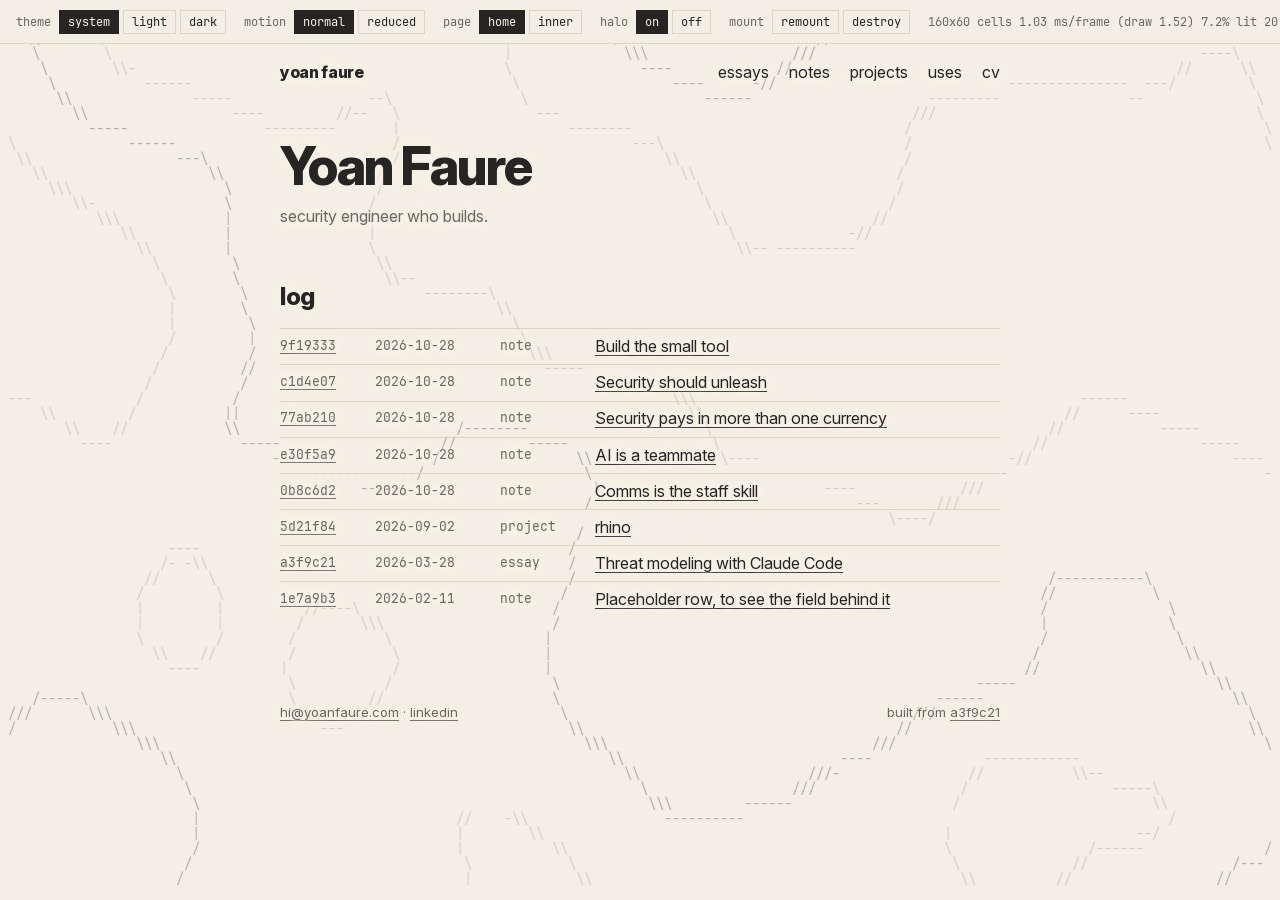
==== commit 70beb0d0: "feat: move to yoanfaure.com, redirect yoanfau.re The site Worker becomes yoanfaure with yoanfaure.co" ====
--- a/lab/field.html
+++ b/lab/field.html
@@ -175,7 +175,7 @@
     </main>
 
     <footer class="site-footer">
-      <span><a href="#hello">hello@yoanfau.re</a> &middot; <a href="#linkedin">linkedin</a></span>
+      <span><a href="#hello">hi@yoanfaure.com</a> &middot; <a href="#linkedin">linkedin</a></span>
       <span>built from <a href="#a3f9c21">a3f9c21</a></span>
     </footer>
   </div>
